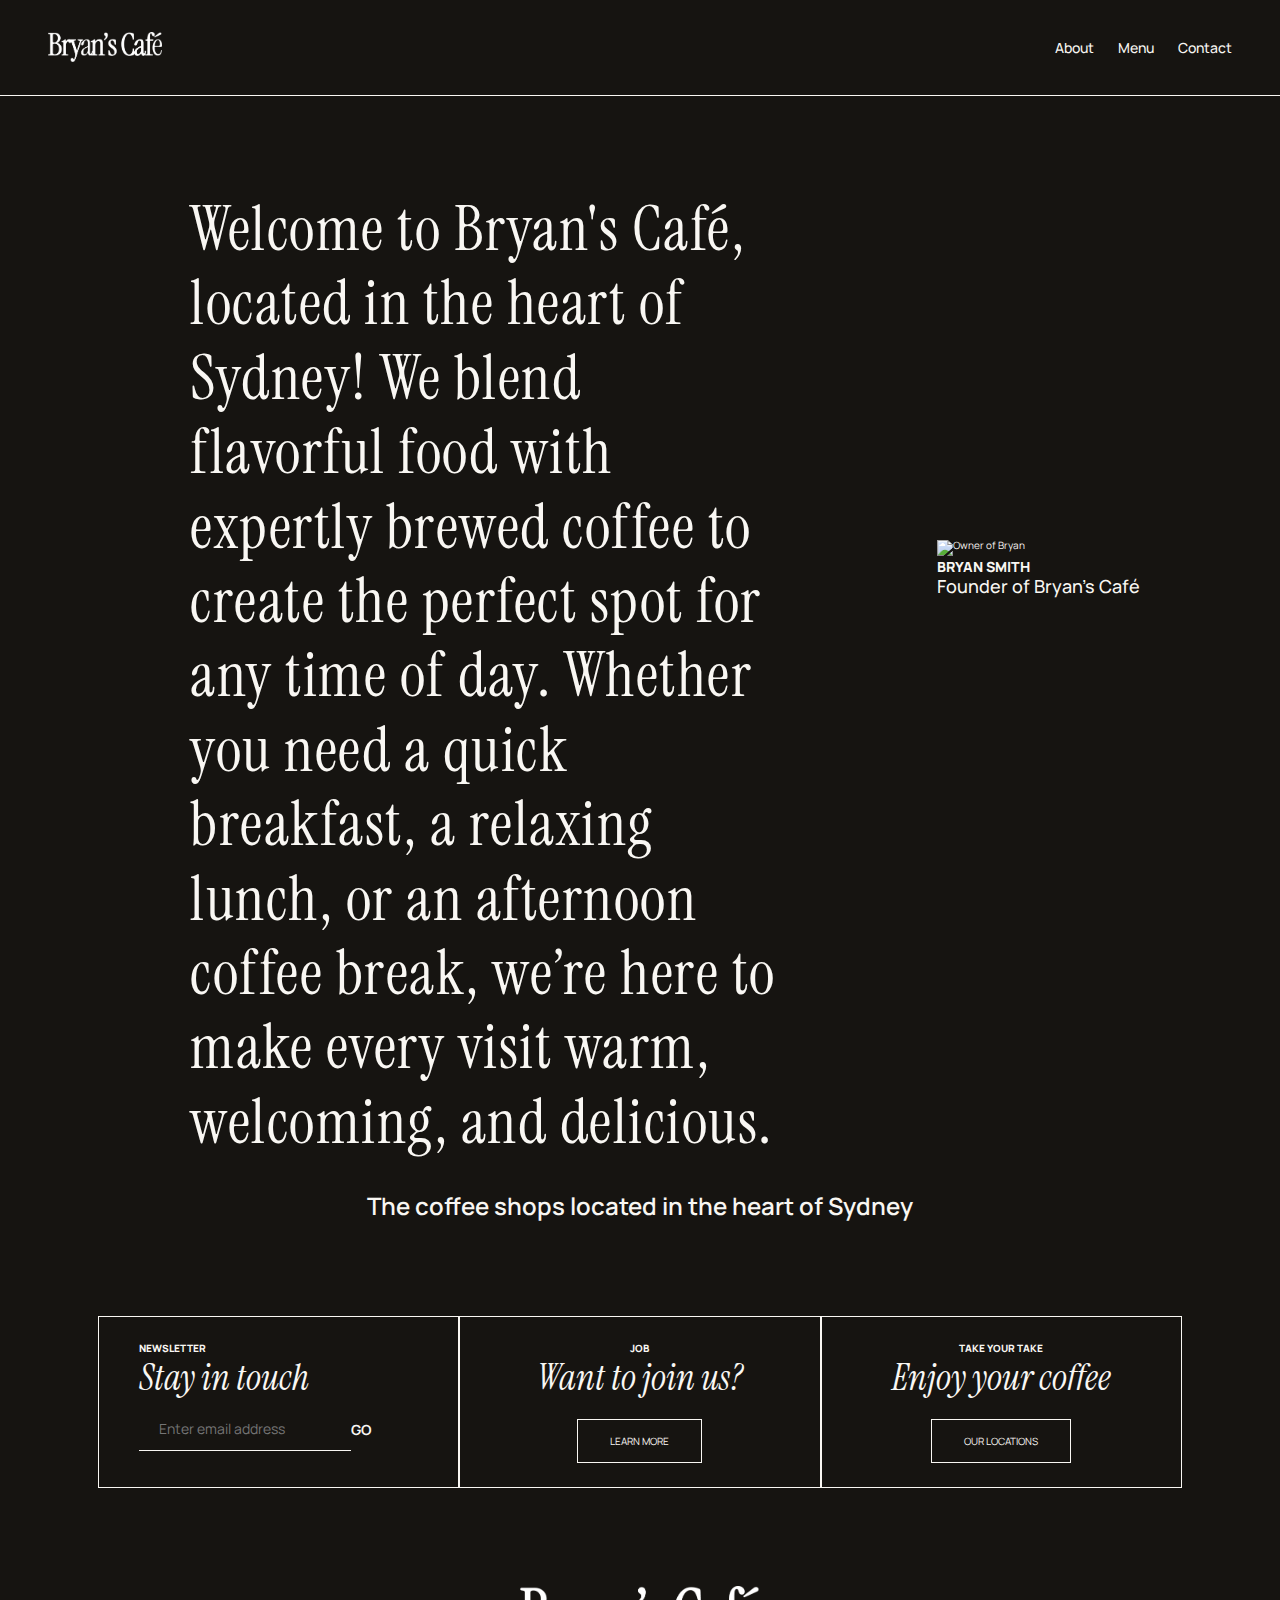
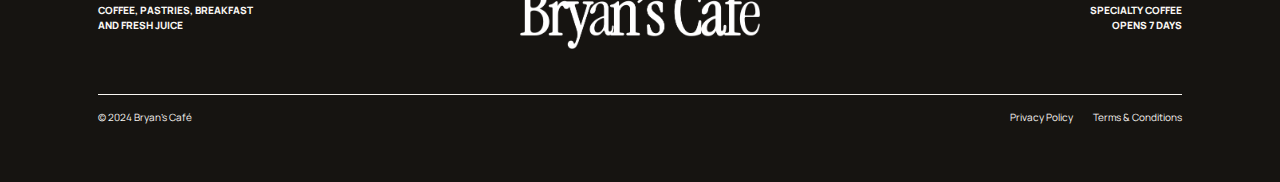
==== about.html @ f8dcae48 "Add files via upload" ====
<!DOCTYPE html>
<html lang="en">
  <head>
    <meta charset="UTF-8" />
    <meta name="viewport" content="width=device-width, initial-scale=1.0" />
    <link rel="icon" type="image/x-icon" href="img/b-icon.png">
    <link rel="preconnect" href="https://fonts.googleapis.com" />
    <link rel="preconnect" href="https://fonts.gstatic.com" crossorigin />
    <link
      href="https://fonts.googleapis.com/css2?family=Manrope:wght@200..800&display=swap"
      rel="stylesheet"
    />
    <link
      href="https://fonts.googleapis.com/css2?family=Instrument+Serif:ital@0;1&family=Inter:ital,opsz,wght@0,14..32,100..900;1,14..32,100..900&family=Manrope:wght@200..800&family=Rubik:ital,wght@0,300..900;1,300..900&display=swap"
      rel="stylesheet"
    />
    <link rel="stylesheet" href="css/general.css" />
    <link rel="stylesheet" href="css/style.css" />
    <script src="https://scripts.sirv.com/sirvjs/v3/sirv.js"></script>
    <title>About Bryan's Café</title>
  </head>
  <body>
    <header class="header">
      <a href="index.html"
        ><img class="logo" src="img/BryansCafe-w.png" alt="Bryan's Logo"
      /></a>
      <nav class="main-nav">
        <ul class="main-nav-list">
          <li><a class="main-nav-link" href="about.html">About</a></li>
          <li><a class="main-nav-link" href="menu.html">Menu</a></li>
          <li><a class="main-nav-link" href="contact.html">Contact</a></li>
        </ul>
      </nav>
    </header>
    <main>
      <section class="section-about-us">
        <div class="about-us pad--top-md heading-highlight">
          <p class="ab-intro fontsize-lg">
            Welcome to Bryan's Café, located in the heart of Sydney! We blend
            flavorful food with expertly brewed coffee to create the perfect
            spot for any time of day. Whether you need a quick breakfast, a
            relaxing lunch, or an afternoon coffee break, we’re here to make
            every visit warm, welcoming, and delicious.
          </p>
        </div>
        <div class="section-owner">
           <img class="img-owner" src="img/owner.jpg" alt="Owner of Bryan"/>
           <p class="subheading"> Bryan Smith</p>
           <p class="heading-tertiary">Founder of Bryan's Café</p>
        </div>
      </section>
    </main>
    <footer class="footer">
      <h2 class="footer-textbox font-reg text-center">The coffee shops located in the heart of Sydney</h2>
      <div class="section-CTA">
        
        <div class="cta-email">
          <p class="subheading fontsize-sm">newsletter</p>
          <em class="heading-highlight">Stay in touch</em>
        <form class="touch-form">
          <input class="bodytext" type="email" name="email" placeholder="Enter email address">
          <input class="subheading btn--form"type="button" value="GO">
        </form>   
        </div>
        <div class="cta-more">
          <p class="subheading fontsize-sm">Job</p>
          <p class="heading-highlight margin--bot-sm italic font-thin">Want to join us?</p>
          <a class="btn btn--full fontsize-sm" href="contact.html"> Learn more</a>
        </div>
        <div class="cta-enjoy">
          <p class="subheading fontsize-sm">Take your take</p>
          <p class="heading-highlight margin--bot-sm italic font-thin">Enjoy your coffee</p>
          <a class="btn btn--full fontsize-sm" href="contact.html">Our locations</a>
        </div>
      </div>
      <div class="section-footer-logo">
        <p class=" subheading fontsize-sm"> coffee, pastries, breakfast </br>and fresh juice</p> 
        <div class="footer-logo">
        <a href="index.html"
        ><img class="f-logo" src="img/BryansCafe-w.png" alt="Bryan's Logo"
      /></a>
    </div>
      <p class="subheading fontsize-sm text-right"> specialty coffee </br> opens 7 days </p>
      </div>
      <div class="copyright">
      <p>&copy; 2024 Bryan's Café</p>
      <ul class="copyright-list">

      <li><a class="policy" href="policy.html">Privacy Policy</a></li>
      <li><a class="policy" href="policy.html">Terms & Conditions</a></li>
    </ul>
    </div>
    </div>
    </footer>
  </body>
</html>
---- css/general.css ----
/* --- 01 TYPOGRAPHY SYSTEM

- Font sizes (px)
10 / 12 / 14 / 16 / 18 / 20 / 24 / 30 / 36 / 44 / 52 / 62 / 74 / 86 / 98

- Font weights
Default: 400
Medium: 500
Semi-bold: 600
Bold: 700

- Line heights
Default: 1
Small: 1.05
Medium: 1.2
Paragraph default: 1.6

- Letter spacing
-0.5px
0.75px

--- 02 COLORS

- Primary: #decca8
- Tints:
#f9f7f3
#e7e3ce
#e8dbc2
#9b8f76
#6f6654
#6f6654
- Shades: 
#a58266
#2c2922
#45260a
#161411

- Accents:
- Greys

#888
#948f90 (lightest grey allowed on #fff)
#696263 (lightest grey allowed on #fdf2e9)
#544c4d
#3e3536 */

* {
  padding: 0;
  margin: 0;
  box-sizing: border-box;
}
html {
  font-size: 62.5%;
  height: 100%;
}
body {
  width: 100%;
  font-family: "Manrope", sans-serif;
  line-height: 1;
  font-weight: 400;
}

/**************************/
/* HEADING */
/**************************/
.heading-primary {
  font-size: 8.6rem;
  font-family: "Manrope", serif;
  font-weight: 900;
  text-transform: uppercase;
  line-height: 0.9;
  margin-bottom: 2.4rem;
  width: 100%;
}
.heading-secondary {
  font-size: 5.2rem;
  font-family: "Manrope", serif;
  font-weight: 600;
  line-height: 0.9;
  margin-bottom: 2.4rem;
}

.heading-highlight {
  font-size: 3.6rem;
  font-family: "Instrument Serif", serif;
  font-weight: 400;
  line-height: 1.2;
}

.heading-tertiary {
  font-size: 1.8rem;
  font-weight: 500;
  margin-bottom: 1.4rem;
}
.subheading {
  font-size: 1.4rem;
  line-height: 1.5;
  font-weight: 900;
  text-transform: uppercase;
}
.bodytext {
  font-size: 1.4rem;
  font-family: "Manrope", serif;
}
.uppercase {
  text-transform: uppercase;
}
.italic {
  font-style: italic;
}
.fontsize-reg {
  font-size: 1.4rem;
}
.fontsize-sm {
  font-size: 1rem;
}
.fontsize-lg {
  font-size: 6.2rem;
}
.font-reg {
  font-weight: 400;
}
.font-thin {
  font-weight: 100;
}
.btn--textspacing {
  letter-spacing: 10rem;
}
.text-color-w {
  color: #f9f7f3;
}
/**************************/
/* MARGIN */
/**************************/
.pad--top-md {
  padding: 9.6rem 0 0 0;
}
.pad--bot-sm {
  padding-bottom: 2rem;
}
.pad--right-sm {
  padding-right: 2rem;
}
.pad--bot-ti {
  padding-bottom: 0.1rem;
}
.pad--bot-md {
  padding-bottom: 9.6rem;
}

.margin--bot-md {
  margin-bottom: 4.4rem;
}
.margin--bot-sm {
  margin-bottom: 2rem;
}

.text-center {
  text-align: center;
}
.text-right {
  text-align: right;
}
/**************************/
/* GRID */
/**************************/
.grid--2-cols {
  grid-template-columns: repeat(2, 1fr);
}
.grid--3-cols {
  grid-template-columns: repeat(3, 1fr);
}
/**************************/
/* BUTTON */
/**************************/
.btn,
.btn:link,
.btn:active {
  display: inline-block;

  text-decoration: none;
  text-transform: uppercase;
  font-weight: 400;
  border: 0.8px solid #f9f7f3;
  color: #f9f7f3;
  cursor: pointer;
  padding: 1.6rem 3.2rem;
  transition: all 0.3s;
}
.btn--full:link,
.btn--full:visited {
  color: #f9f7f3;
}

.btn--full:hover,
.btn--full:active {
  color: #161411;
  background-color: #f9f7f3;
}
.btn-b,
.btn-b:link,
.btn-b:active {
  display: inline-block;

  text-decoration: none;
  text-transform: uppercase;
  /* font-size: 1.4rem; */
  font-weight: 400;
  border: 0.8px solid #161411;
  color: #161411;
  cursor: pointer;
  padding: 1.6rem 3.2rem;
  transition: all 0.3s;
}
.btn-b--full:link,
.btn-b--full:visited {
  color: #161411;
}

.btn-b--full:hover,
.btn-b--full:active {
  color: #f9f7f3;
  background-color: #161411;
}
.btn--form {
  border: #f9f7f3 1px solid;
  font-weight: 700;
}
/**************************/
/* FOOTER & FORM 
/**************************/
.footer {
  color: #f9f7f3;
  background-color: #161411;
  height: 100%;
  width: 100%;
  padding: 9.8rem 9.8rem 4.4rem 9.8rem;
}
.footer-textbox {
  line-height: 1;
  font-size: 2.4rem;
  font-weight: 600;
  margin-bottom: 9.8rem;
}
.section-CTA {
  display: grid;
  grid-template-columns: 1fr 1fr 1fr;
  justify-content: center;
  height: 100%;
  margin-bottom: 9.8rem;
}

.cta-email,
.cta-more,
.cta-enjoy {
  border: 0.8px solid #f9f7f3;
  padding: 2.4rem 4rem;
}
.cta-more,
.cta-enjoy {
  display: block;
  width: 100%;
  text-align: center;
}

.section-footer-logo {
  display: grid;
  grid-template-columns: 1fr 1fr 1fr;
  align-items: center;
  margin-bottom: 4.4rem;
}
.footer-logo {
  align-items: center;
  justify-items: center;
  text-align: center;
}
.f-logo {
  width: 24rem;
  height: auto;
}
.copyright {
  display: flex;
  justify-content: space-between;
  height: 4.4rem;
  align-items: center;
  border-top: 1px solid #f9f7f3;
}
.copyright-list {
  display: flex;
  list-style: none;
  font-size: 1rem;
  color: #f9f7f3;
  gap: 2rem;
}
.policy:link,
.policy:active {
  color: #f9f7f3;

  text-decoration: none;
}
.policy:hover,
.policy:visited {
  color: #f9f7f3;
  text-decoration: underline;
}
/* FORM */
.form {
  display: flex;
  flex-direction: column;
  border: none;
}
.form input[type="email"],
.form input[type="type"],
.form input[type="text"],
.form select[id="country"],
.form textarea[id="subject"] {
  color: #f9f7f3;
  padding: 1.2rem 2rem;
  margin: 0.8rem 0;
  border: none;
  border-bottom: 1px solid #f9f7f3;
  background-color: transparent;
  /* min-width: 24rem; */
}
.form input[type="button"] {
  color: #f9f7f3;
  background-color: transparent;
  border: none;
  cursor: pointer;
}
.btn--form {
  border: 1px solid;
}
.touch-form {
  display: flex;
}
.touch-form input[type="email"] {
  color: #f9f7f3;
  padding: 1.2rem 2rem;
  margin: 0.8rem 0;
  border: none;
  border-bottom: 1px solid #f9f7f3;
  background-color: transparent;
}
.touch-form input[type="button"] {
  color: #f9f7f3;
  background-color: transparent;
  border: none;
  cursor: pointer;
}
---- css/style.css ----
/**************************/
/* HEADER */
/**************************/
.header {
  display: flex;
  justify-content: space-between;
  align-items: center;

  width: 100%;
  background-color: #161411;
  border-bottom: 0.8px solid #f9f7f3;
  height: 9.6rem;
  padding: 0 4.8rem;
}
.logo {
  cursor: pointer;
  height: 3rem;
}
/**************************/
/* NAVIGATION */
/**************************/
.main-nav-list {
  display: flex;
  gap: 2.4rem;
  list-style: none;
}
.main-nav-link:link,
.main-nav-link:visited {
  display: inline-block;
  color: #f9f7f3;
  font-size: 1.4rem;
  font-weight: 500;
  text-decoration: none;
  transition: all 0.3s;
}
.main-nav-link:hover,
.main-nav-link:active {
  color: #f9f7f3;
  text-decoration: underline;
}
/**************************/
/* HERO SECTION */
/**************************/
.section-hero {
  display: flex;
  flex-direction: column;
  align-items: center;
  justify-content: center;
  color: #f9f7f3;
  background-color: #161411;
  gap: 3rem;
  height: 74rem;
}
.hero-text-box {
  text-align: center;
}
.bg-hero {
  background-image: url("/img/hero-banner.png");
  background-repeat: no-repeat;
  background-size: cover;
}
.introduction {
  text-align: center;
  max-width: 80rem;
}

.hero-description {
  font-size: 1.4rem;
  color: #f9f7f3;
  line-height: 1.5;
  margin-bottom: 3.6rem;
  padding: 3.6rem 3.6rem;
}
/**************************/
/* MENU */
/**************************/
.section-menu {
  height: 100%;
  background-color: #f9f7f3;
  color: #2c2922;
}
.menu-title {
  display: block;
  height: 100%;
  align-items: center;
  text-align: center;
}
/* .margin-top-sm {
  margin-top: 3.6rem;
} */

.menu-cards-display {
  display: block;
  margin: 0 5.2rem;
}
.menu-cards {
  display: grid;
  column-gap: 2rem;
  row-gap: 7.4rem;
  align-items: center;
  justify-content: center;
  max-width: 100%;
  padding: 5.2rem 0;
}
.menu-grid {
  display: grid;
  grid-template-columns: repeat(auto-fit, minmax(200px, 1fr));
  gap: 1rem;
  padding: 4.4rem;
}
.menu-container {
  position: relative;
  width: 100%;
  padding-bottom: 2rem;
}
.menu-card img {
  width: auto;
  height: 40rem;
  object-fit: cover;
}
.middle {
  transition: 0.5s ease;
  position: absolute;
  top: 50%;
  left: 50%;
  transform: translate(-50%, -50%);
  -ms-transform: translate(-50%, -50%);
  opacity: 0;
  opacity: 0;
  text-align: center;
}
.menu-container:hover .image-main {
  background-color: #544c4d;
  opacity: 0.3;
}
.menu-container:hover .middle {
  opacity: 1;
}

/* .menu-product {
  width: 44rem;
} */
.product-image {
  position: relative;
  /* width: 44rem; can be omitted for a regular non-lazy image */
  max-width: 100%;
  margin-bottom: 1.4rem;
}
.product-image img.Sirv.image-hover {
  position: absolute;
  top: 0;
  right: 0;
  left: 0;
  bottom: 0;
  object-fit: contain;
  opacity: 0;
  transition: opacity 0.2s;
}
.product-image:hover img.Sirv.image-hover {
  opacity: 1;
}

/* .cards {
  max-width: 44rem;
}
.cards img {
  transition: all 0.3s;
} */
.menu-description {
  display: flex;
  justify-content: space-between;
  height: 4.4rem;
}
.description {
  font-size: 1.4rem;
}

.price {
  align-self: flex-end;
  font-size: 1.6rem;
  font-weight: 500;
  text-decoration: none;
  color: #544c4d;
  transition: all 0.5s ease;
}
.menu-product:link .price,
.menu-product:active .price {
  text-decoration: none;
  transition: all 0.3s ease;
}
.menu-product:hover .price,
.menu-product:visited .price {
  text-decoration: underline;
  color: #9b8f76;
}
/**************************/
/* LOCATIONS */
/**************************/
.section-locations {
  text-align: center;
  padding-top: 9.6rem;
  color: #f9f7f3;
  background-color: #161411;
}
.locations {
  display: grid;
  height: 10rem;
  grid-template-columns: 3fr 1fr 1fr 1fr;
  text-align: center;
  align-items: center;
  justify-content: center;
  border-top: 1px solid #f9f7f3;
  transition: background-color 0.5s;
}

.locations:hover,
.locations:visited {
  background-color: #f9f7f3;
  color: #161411;
}
.address:link,
.address:active {
  color: #f9f7f3;
  text-decoration: none;
  background-color: transparent;
  transition: background-color 0.5s;
  width: 100%;
}
.address:hover,
.address:visited {
  color: #161411;
}
/**************************/
/* ABOUTUS */
/**************************/
.section-about-us {
  height: 100rem;
  background-color: #161411;
  color: #f9f7f3;
}
.about-us {
  width: 100%;
  max-height: 100%;
}
.ab-intro {
  display: block;
  letter-spacing: 1.5px;
  font-weight: 100;
  padding: 0 50rem 0 19rem;
  height: 100%;
}
.section-owner {
  position: absolute;
  top: 50rem;
  right: 10rem;
  padding: 4rem;
}
.img-owner {
  width: 30rem;
}
/**************************/
/* POLICY */
/**************************/
.section-policy {
  display: flex;
  gap: 5.2rem;
  line-height: 2rem;
  background-color: #161411;
  color: #f9f7f3;
  padding: 9.6rem 40rem 0 19rem;
}
.policy-title {
  margin-top: 1rem;
  display: flex;
  flex-direction: column;
  gap: 3rem;
  font-size: 2.4rem;
  font-weight: 700;
}
.all-policy {
  font-size: 1.6rem;
  font-weight: 100;
}
.privacy-link {
  color: #f9f7f3;
  transition: all 0.3s;
}

.privacy-act:link,
.privacy-act:hover,
.privacy-act:active,
.privacy-act:visited {
  color: #f9f7f3;
}
.app:link,
.app:hover,
.app:active,
.app:visited {
  color: #f9f7f3;
}
.privacy-link:link,
.privacy-link:active {
  text-decoration: none;
  color: #f9f7f3;
  transition: all 0.3s;
}
.privacy-link:hover,
.privacy-link:visited {
  text-decoration: underline;
  color: #decca8;
}

.terms-link:link,
.terms-link:active {
  text-decoration: none;
  color: #f9f7f3;
  transition: all 0.3s;
}
.terms-link:hover,
.terms-link:visited {
  text-decoration: underline;
  color: #decca8;
}
/* FORM */
.section-contact-form {
  display: flex;
  gap: 4.4rem;
  align-items: center;
  justify-content: center;
  color: #f9f7f3;
  background-color: #161411;
}
.emailBox {
  /* border: 0.8px solid #f9f7f3; */
  padding: 2.4rem 4rem;
}
.map {
  -webkit-filter: grayscale(100%);
}
input,
option,
textarea {
  font-family: "Manrope", serif;
}
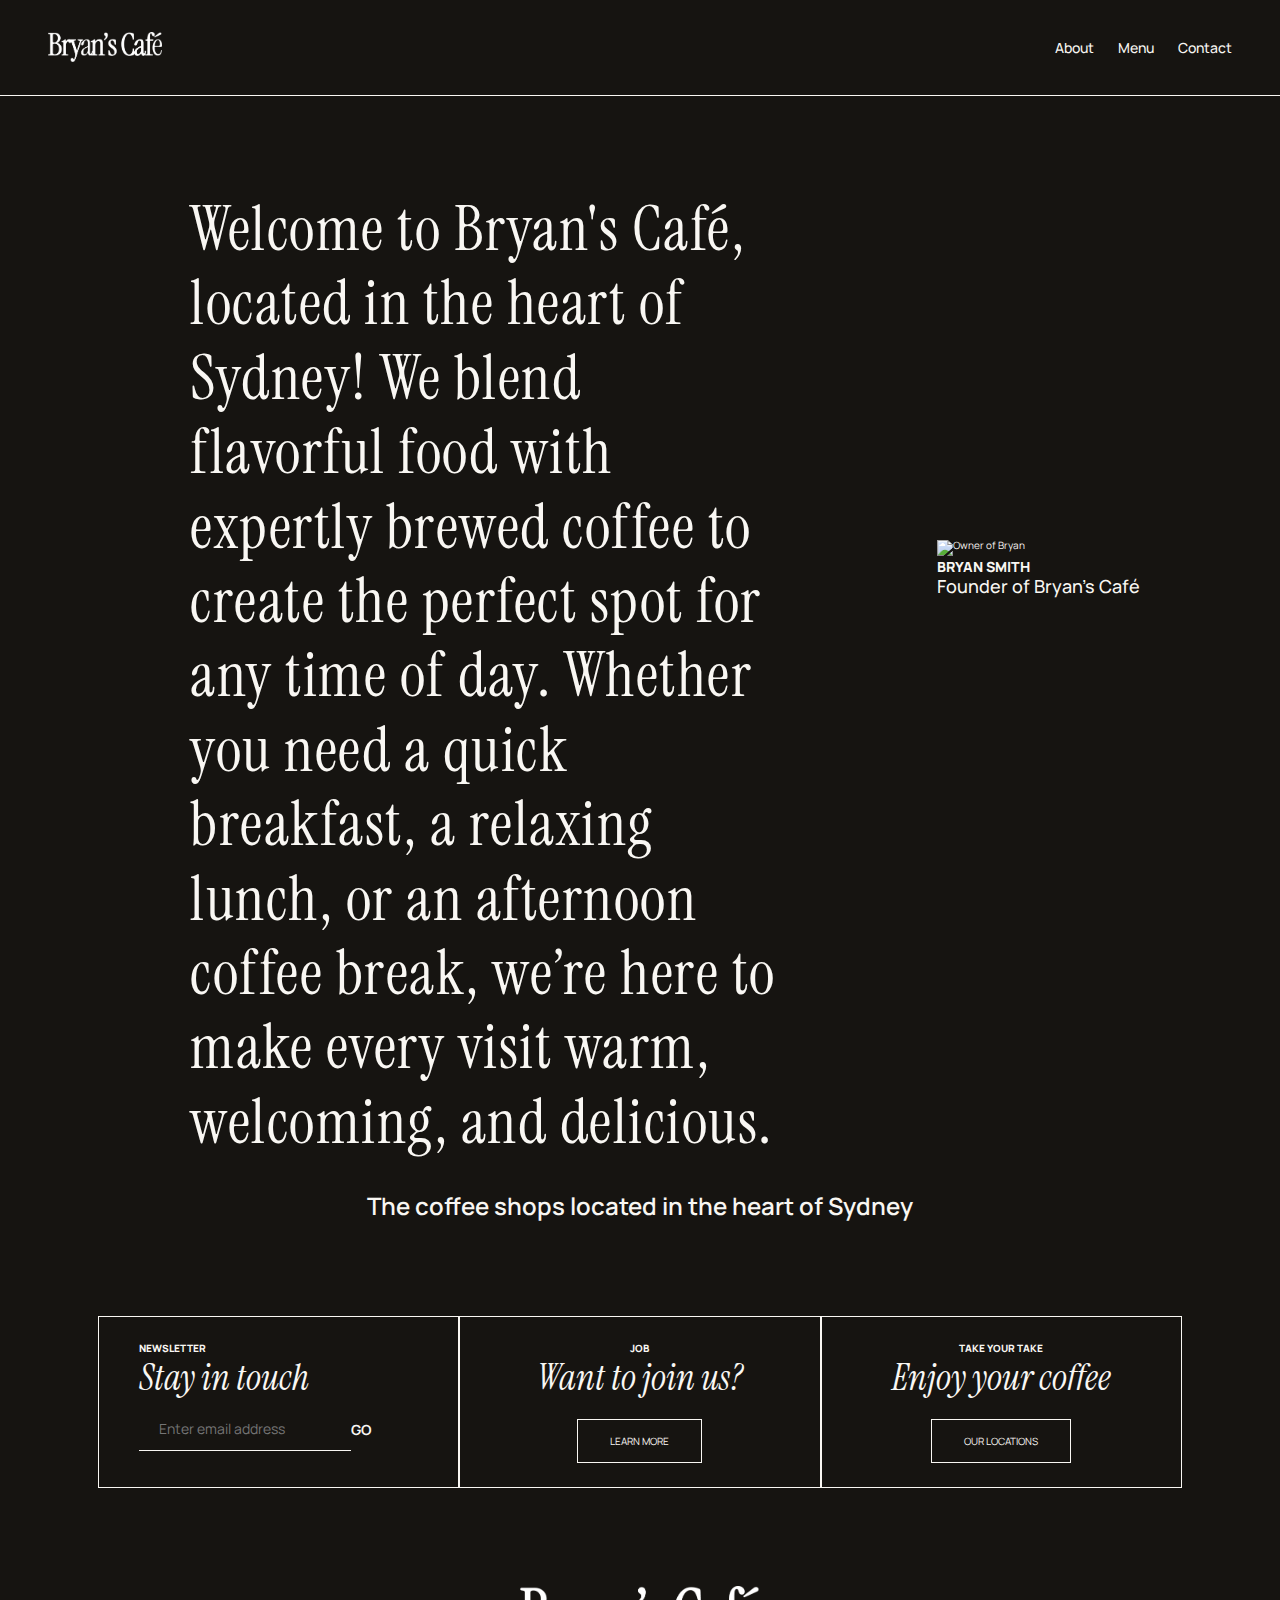
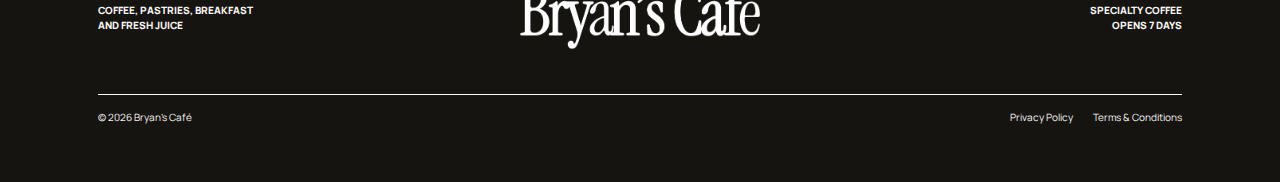
==== commit c708bfc7: "Add files via upload" ====
--- a/about.html
+++ b/about.html
@@ -3,7 +3,7 @@
   <head>
     <meta charset="UTF-8" />
     <meta name="viewport" content="width=device-width, initial-scale=1.0" />
-    <link rel="icon" type="image/x-icon" href="img/b-icon.png">
+    <link rel="icon" type="image/x-icon" href="img/b-icon.png" />
     <link rel="preconnect" href="https://fonts.googleapis.com" />
     <link rel="preconnect" href="https://fonts.gstatic.com" crossorigin />
     <link
@@ -21,13 +21,13 @@
   </head>
   <body>
     <header class="header">
-      <a href="index.html"
-        ><img class="logo" src="img/BryansCafe-w.png" alt="Bryan's Logo"
-      /></a>
+      <a href="index.html">
+        <img class="logo" src="img/BryansCafe-w.png" alt="Bryan's Logo" />
+      </a>
       <nav class="main-nav">
         <ul class="main-nav-list">
           <li><a class="main-nav-link" href="about.html">About</a></li>
-          <li><a class="main-nav-link" href="menu.html">Menu</a></li>
+          <li><a class="main-nav-link" href="menu/menu.html">Menu</a></li>
           <li><a class="main-nav-link" href="contact.html">Contact</a></li>
         </ul>
       </nav>
@@ -44,53 +44,80 @@
           </p>
         </div>
         <div class="section-owner">
-           <img class="img-owner" src="img/owner.jpg" alt="Owner of Bryan"/>
-           <p class="subheading"> Bryan Smith</p>
-           <p class="heading-tertiary">Founder of Bryan's Café</p>
+          <img class="img-owner" src="img/owner.jpg" alt="Owner of Bryan" />
+          <p class="subheading">Bryan Smith</p>
+          <p class="heading-tertiary">Founder of Bryan's Café</p>
         </div>
       </section>
     </main>
     <footer class="footer">
-      <h2 class="footer-textbox font-reg text-center">The coffee shops located in the heart of Sydney</h2>
+      <h2 class="footer-textbox font-reg text-center">
+        The coffee shops located in the heart of Sydney
+      </h2>
       <div class="section-CTA">
-        
         <div class="cta-email">
           <p class="subheading fontsize-sm">newsletter</p>
           <em class="heading-highlight">Stay in touch</em>
-        <form class="touch-form">
-          <input class="bodytext" type="email" name="email" placeholder="Enter email address">
-          <input class="subheading btn--form"type="button" value="GO">
-        </form>   
+          <form class="touch-form">
+            <input
+              class="bodytext"
+              type="email"
+              name="email"
+              placeholder="Enter email address"
+            />
+            <input class="subheading btn--form" type="button" value="GO" />
+          </form>
         </div>
         <div class="cta-more">
           <p class="subheading fontsize-sm">Job</p>
-          <p class="heading-highlight margin--bot-sm italic font-thin">Want to join us?</p>
-          <a class="btn btn--full fontsize-sm" href="contact.html"> Learn more</a>
+          <p class="heading-highlight margin--bot-sm italic font-thin">
+            Want to join us?
+          </p>
+          <a class="btn btn--full fontsize-sm" href="contact.html">
+            Learn more</a
+          >
         </div>
         <div class="cta-enjoy">
           <p class="subheading fontsize-sm">Take your take</p>
-          <p class="heading-highlight margin--bot-sm italic font-thin">Enjoy your coffee</p>
-          <a class="btn btn--full fontsize-sm" href="contact.html">Our locations</a>
+          <p class="heading-highlight margin--bot-sm italic font-thin">
+            Enjoy your coffee
+          </p>
+          <a class="btn btn--full fontsize-sm" href="contact.html"
+            >Our locations</a
+          >
         </div>
       </div>
       <div class="section-footer-logo">
-        <p class=" subheading fontsize-sm"> coffee, pastries, breakfast </br>and fresh juice</p> 
+        <p class="subheading fontsize-sm">
+          coffee, pastries, breakfast <br />and fresh juice
+        </p>
         <div class="footer-logo">
-        <a href="index.html"
-        ><img class="f-logo" src="img/BryansCafe-w.png" alt="Bryan's Logo"
-      /></a>
-    </div>
-      <p class="subheading fontsize-sm text-right"> specialty coffee </br> opens 7 days </p>
+          <a href="index.html">
+            <img
+              class="f-logo"
+              src="../img/BryansCafe-w.png"
+              alt="Bryan's Logo"
+            />
+          </a>
+        </div>
+        <p class="subheading fontsize-sm text-right">
+          specialty coffee <br />
+          opens 7 days
+        </p>
       </div>
       <div class="copyright">
-      <p>&copy; 2024 Bryan's Café</p>
-      <ul class="copyright-list">
-
-      <li><a class="policy" href="policy.html">Privacy Policy</a></li>
-      <li><a class="policy" href="policy.html">Terms & Conditions</a></li>
-    </ul>
-    </div>
-    </div>
+        <p>
+          &copy;
+          <script type="text/javascript">
+            document.write(new Date().getFullYear());
+          </script>
+          Bryan's Café
+        </p>
+        <ul class="copyright-list">
+          <li><a class="policy" href="policy.html">Privacy Policy</a></li>
+          <li><a class="policy" href="policy.html">Terms & Conditions</a></li>
+        </ul>
+      </div>
     </footer>
   </body>
 </html>
--- a/css/style.css
+++ b/css/style.css
@@ -55,7 +55,7 @@
   text-align: center;
 }
 .bg-hero {
-  background-image: url("/img/hero-banner.png");
+  background-image: url("../img/hero-banner.png");
   background-repeat: no-repeat;
   background-size: cover;
 }
